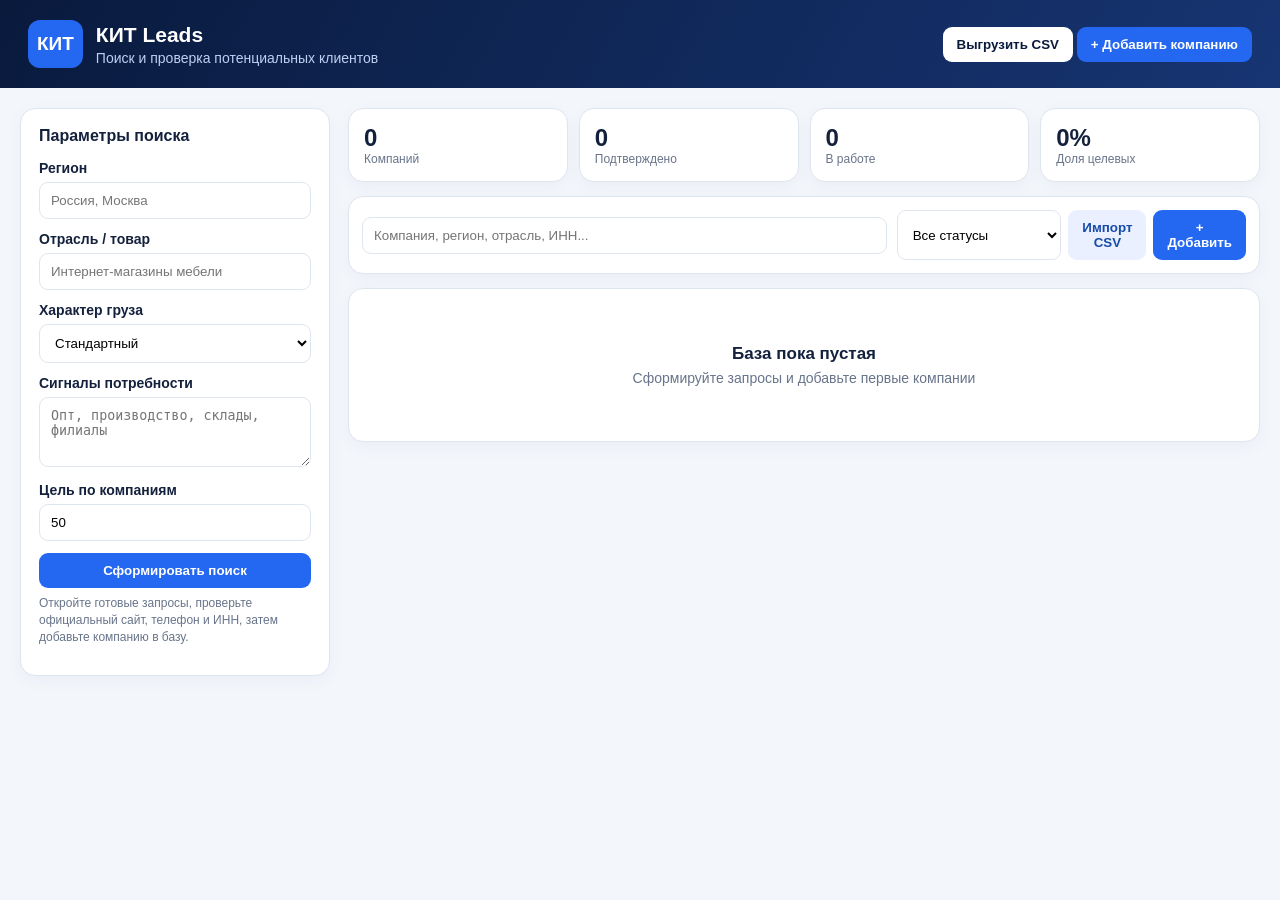
==== index.html @ e6131bc2 "Добавить сайт КИТ Leads" ====
<!doctype html><html lang="ru"><head><meta charset="utf-8"><meta name="viewport" content="width=device-width,initial-scale=1"><title>КИТ Leads</title>
<style>
:root{--n:#091a3d;--b:#2468f2;--bg:#f3f6fb;--line:#dfe5ef;--muted:#68748a;--ok:#08784c;--bad:#c83232}*{box-sizing:border-box}body{margin:0;background:var(--bg);color:#14213d;font:14px Segoe UI,Arial,sans-serif}header{background:linear-gradient(120deg,var(--n),#173573);color:white;padding:20px 28px;display:flex;justify-content:space-between;align-items:center}.brand{display:flex;gap:13px;align-items:center}.logo{background:var(--b);padding:13px 9px;border-radius:12px;font-weight:900;font-size:19px}h1{font-size:21px;margin:0}.sub{color:#bed0f2;margin-top:3px}.layout{max-width:1500px;margin:auto;padding:20px;display:grid;grid-template-columns:310px 1fr;gap:18px}.card{background:white;border:1px solid var(--line);border-radius:15px;box-shadow:0 5px 18px #17264d0a}.filters{padding:18px;align-self:start;position:sticky;top:18px}.filters h2,.source h2{font-size:16px;margin:0 0 15px}.field{margin-bottom:12px}.field label{display:block;font-weight:650;margin-bottom:6px}input,select,textarea{width:100%;border:1px solid var(--line);border-radius:9px;padding:10px 11px;background:white}textarea{min-height:70px;resize:vertical}.btn{border:0;border-radius:9px;padding:10px 14px;font-weight:700;cursor:pointer}.primary{background:var(--b);color:white}.secondary{background:#eaf0ff;color:#174ba8}.white{background:white;color:var(--n)}.wide{width:100%}.hint{font-size:12px;color:var(--muted);margin-top:7px;line-height:1.4}.stats{display:grid;grid-template-columns:repeat(4,1fr);gap:11px;margin-bottom:14px}.stat{padding:15px}.num{font-size:24px;font-weight:800}.label{font-size:12px;color:var(--muted)}.source{padding:16px;margin-bottom:14px}.sourceHead,.toolbar{display:flex;justify-content:space-between;align-items:center;gap:10px}.queries{display:grid;grid-template-columns:1fr 1fr;gap:8px;margin-top:11px}.query{border:1px solid var(--line);border-radius:10px;padding:10px;display:flex;justify-content:space-between;gap:8px;min-width:0}.query span{white-space:nowrap;overflow:hidden;text-overflow:ellipsis}.query a,a{color:var(--b);font-weight:650;text-decoration:none}.toolbar{padding:13px;margin-bottom:14px}.search{flex:1}.tools{display:flex;gap:7px}.tableCard{overflow:hidden}.tableWrap{overflow:auto}table{width:100%;border-collapse:collapse;min-width:1080px}th,td{text-align:left;padding:11px;border-bottom:1px solid var(--line);vertical-align:top}th{background:#f8faff;font-size:11px;text-transform:uppercase;color:#5c687d}.company{font-weight:750}.ok{color:var(--ok);font-weight:700}.bad{color:var(--bad);font-weight:700}.badge{display:inline-block;padding:4px 8px;border-radius:20px;font-size:11px;font-weight:700;background:#eaf0ff;color:#225fcf}.target{background:#e6f8f0;color:#08784c}.work{background:#fff4dc;color:#976100}.no{background:#ffebeb;color:#b52e2e}.empty{text-align:center;padding:55px 15px;color:var(--muted)}.empty b{display:block;color:#14213d;font-size:17px;margin-bottom:6px}.acts{display:flex;gap:4px}.icon{border:1px solid var(--line);background:white;border-radius:7px;padding:5px 8px;cursor:pointer}.modal{position:fixed;inset:0;background:#06132da0;display:none;align-items:center;justify-content:center;padding:15px}.modal.open{display:flex}.dialog{background:white;border-radius:17px;width:min(700px,100%);max-height:92vh;overflow:auto;padding:21px}.dhead{display:flex;justify-content:space-between;align-items:center}.grid{display:grid;grid-template-columns:1fr 1fr;gap:11px}.full{grid-column:1/-1}.note{background:#edf7ff;color:#195c8b;padding:9px 11px;border-radius:9px;margin:14px 0}.dacts{display:flex;justify-content:flex-end;gap:8px}.toast{position:fixed;right:18px;bottom:18px;background:var(--n);color:white;padding:11px 15px;border-radius:10px;opacity:0;transition:.2s}.toast.show{opacity:1}@media(max-width:900px){.layout{grid-template-columns:1fr}.filters{position:static}.stats{grid-template-columns:1fr 1fr}.queries{grid-template-columns:1fr}}@media(max-width:560px){header{padding:15px}.sub,.headBtns{display:none}.layout{padding:11px}.toolbar{align-items:stretch;flex-direction:column}.tools>*{flex:1}.grid{grid-template-columns:1fr}.full{grid-column:auto}}
</style></head><body><header><div class="brand"><div class="logo">КИТ</div><div><h1>КИТ Leads</h1><div class="sub">Поиск и проверка потенциальных клиентов</div></div></div><div class="headBtns"><button class="btn white" onclick="exportCSV()">Выгрузить CSV</button> <button class="btn primary" onclick="openForm()">+ Добавить компанию</button></div></header>
<main class="layout"><aside class="card filters"><h2>Параметры поиска</h2><div class="field"><label>Регион</label><input id="region" placeholder="Россия, Москва"></div><div class="field"><label>Отрасль / товар</label><input id="industry" placeholder="Интернет-магазины мебели"></div><div class="field"><label>Характер груза</label><select id="cargo"><option>Стандартный</option><option>Негабаритный</option><option>Хрупкий</option><option>Температурный</option><option>Опасный</option></select></div><div class="field"><label>Сигналы потребности</label><textarea id="signals" placeholder="Опт, производство, склады, филиалы"></textarea></div><div class="field"><label>Цель по компаниям</label><input id="limit" type="number" value="50" min="1" max="500"></div><button class="btn primary wide" onclick="makeQueries()">Сформировать поиск</button><p class="hint">Откройте готовые запросы, проверьте официальный сайт, телефон и ИНН, затем добавьте компанию в базу.</p></aside>
<section><div class="stats"><div class="card stat"><div class="num" id="total">0</div><div class="label">Компаний</div></div><div class="card stat"><div class="num" id="verified">0</div><div class="label">Подтверждено</div></div><div class="card stat"><div class="num" id="inwork">0</div><div class="label">В работе</div></div><div class="card stat"><div class="num" id="conversion">0%</div><div class="label">Доля целевых</div></div></div>
<div class="card source" id="source" hidden><div class="sourceHead"><div><h2 style="margin:0">Запросы для открытых источников</h2><div class="hint">Результаты открываются в новой вкладке</div></div><button class="btn secondary" onclick="copyQueries()">Копировать</button></div><div class="queries" id="queries"></div></div>
<div class="card toolbar"><input class="search" id="search" placeholder="Компания, регион, отрасль, ИНН..." oninput="render()"><div class="tools"><select id="filter" onchange="render()"><option value="">Все статусы</option><option>Новый</option><option>В работе</option><option>Целевой</option><option>Не подходит</option></select><button class="btn secondary" onclick="file.click()">Импорт CSV</button><button class="btn primary" onclick="openForm()">+ Добавить</button></div></div>
<div class="card tableCard"><div class="tableWrap"><div class="empty" id="empty"><b>База пока пустая</b>Сформируйте запросы и добавьте первые компании</div><table id="table" hidden><thead><tr><th>Компания</th><th>Регион / отрасль</th><th>Телефон</th><th>ИНН</th><th>Потенциал</th><th>Статус</th><th>Источник</th><th></th></tr></thead><tbody></tbody></table></div></div></section></main>
<input type="file" id="file" accept=".csv" hidden onchange="importCSV(this)"><div class="modal" id="modal" onclick="if(event.target===this)closeForm()"><form class="dialog" id="form" onsubmit="saveLead(event)"><div class="dhead"><h2 id="formTitle">Новая компания</h2><button type="button" class="icon" onclick="closeForm()">✕</button></div><div class="note">Лид считается подтверждённым только при наличии телефона и корректного ИНН.</div><div class="grid"><div class="field"><label>Компания *</label><input name="name" required></div><div class="field"><label>Регион</label><input name="region"></div><div class="field"><label>Отрасль</label><input name="industry"></div><div class="field"><label>Сайт</label><input name="website" placeholder="https://..."></div><div class="field"><label>Телефон</label><input name="phone"></div><div class="field"><label>ИНН</label><input name="inn" inputmode="numeric"></div><div class="field"><label>Потенциал</label><select name="potential"><option>Высокий</option><option selected>Средний</option><option>Низкий</option></select></div><div class="field"><label>Статус</label><select name="status"><option>Новый</option><option>В работе</option><option>Целевой</option><option>Не подходит</option></select></div><div class="field full"><label>Источник</label><input name="source" placeholder="https://..."></div><div class="field full"><label>Комментарий</label><textarea name="comment"></textarea></div></div><div class="dacts"><button type="button" class="btn secondary" onclick="closeForm()">Отмена</button><button class="btn primary">Сохранить</button></div></form></div><div class="toast" id="toast"></div>
<script>
const KEY='kit-leads-v1';let leads=JSON.parse(localStorage.getItem(KEY)||'[]'),editing=null,qList=[];const $=s=>document.querySelector(s);const esc=s=>String(s||'').replace(/[&<>\"]/g,c=>({'&':'&amp;','<':'&lt;','>':'&gt;','\"':'&quot;'}[c]));
function innOK(v){v=String(v||'').replace(/\D/g,'');if(!/^\d{10}$|^\d{12}$/.test(v))return false;let sum=(a,k)=>a.reduce((s,n,i)=>s+n*k[i],0)%11%10,a=[...v].map(Number);return v.length==10?sum(a.slice(0,9),[2,4,10,3,5,9,4,6,8])==a[9]:sum(a.slice(0,10),[7,2,4,10,3,5,9,4,6,8])==a[10]&&sum(a.slice(0,11),[3,7,2,4,10,3,5,9,4,6,8])==a[11]}function phoneOK(v){return String(v||'').replace(/\D/g,'').length>=10}function complete(x){return phoneOK(x.phone)&&innOK(x.inn)}
function persist(){localStorage.setItem(KEY,JSON.stringify(leads));render()}function notify(t){toast.textContent=t;toast.classList.add('show');setTimeout(()=>toast.classList.remove('show'),2000)}
function render(){let q=search.value.toLowerCase(),s=filter.value,list=leads.filter(x=>(!s||x.status==s)&&Object.values(x).join(' ').toLowerCase().includes(q));total.textContent=leads.length;verified.textContent=leads.filter(complete).length;inwork.textContent=leads.filter(x=>x.status==='В работе').length;conversion.textContent=leads.length?Math.round(leads.filter(x=>x.status==='Целевой').length/leads.length*100)+'%':'0%';empty.hidden=!!list.length;table.hidden=!list.length;table.querySelector('tbody').innerHTML=list.map(x=>`<tr><td><div class="company">${esc(x.name)}</div>${x.website?`<a href="${esc(x.website)}" target="_blank">сайт</a>`:''}</td><td>${esc(x.region)}<div class="hint">${esc(x.industry)}</div></td><td class="${phoneOK(x.phone)?'ok':'bad'}">${esc(x.phone)||'нет'}</td><td class="${innOK(x.inn)?'ok':'bad'}">${esc(x.inn)||'нет'}</td><td>${esc(x.potential)}</td><td><span class="badge ${x.status==='Целевой'?'target':x.status==='В работе'?'work':x.status==='Не подходит'?'no':''}">${esc(x.status)}</span></td><td>${x.source?`<a href="${esc(x.source)}" target="_blank">Открыть</a>`:'—'}</td><td><div class="acts"><button class="icon" onclick="openForm('${x.id}')">✎</button><button class="icon" onclick="removeLead('${x.id}')">×</button></div></td></tr>`).join('')}
function openForm(id){editing=id||null;form.reset();let x=leads.find(v=>v.id===id);formTitle.textContent=x?'Редактировать компанию':'Новая компания';if(x)Object.keys(x).forEach(k=>{let e=form.elements[k];if(e)e.value=x[k]});modal.classList.add('open')}function closeForm(){modal.classList.remove('open')}function saveLead(e){e.preventDefault();let x=Object.fromEntries(new FormData(form));x.id=editing||String(Date.now());if(leads.some(l=>l.id!==x.id&&((x.inn&&l.inn===x.inn)||l.name.trim().toLowerCase()===x.name.trim().toLowerCase())))return notify('Дубль: компания уже есть');leads=editing?leads.map(l=>l.id===editing?x:l):[x,...leads];persist();closeForm();notify(complete(x)?'Подтверждено и сохранено':'Сохранено: проверьте телефон и ИНН')}function removeLead(id){if(confirm('Удалить компанию?')){leads=leads.filter(x=>x.id!==id);persist()}}
function makeQueries(){let r=region.value.trim()||'Россия',i=industry.value.trim()||'производители интернет-магазины',s=signals.value.trim()||'оптовые поставки склад',c=cargo.value,b=`${i} ${r}`;qList=[['Яндекс',`${b} официальный сайт контакты`,'https://yandex.ru/search/?text='],['2ГИС',`${b} организации`,'https://2gis.ru/search/'],['Google',`${b} телефон ИНН`,'https://www.google.com/search?q='],['Rusprofile',`${b} ИНН выручка`,'https://www.google.com/search?q=site%3Arusprofile.ru+'],['Контур',`${b} реквизиты`,'https://www.google.com/search?q=site%3Afocus.kontur.ru+'],['Логистика',`${b} ${s} ${c}`,'https://yandex.ru/search/?text=']];queries.innerHTML=qList.map(x=>`<div class="query"><span><b>${x[0]}</b> · ${esc(x[1])}</span><a href="${x[2]+encodeURIComponent(x[1])}" target="_blank">Открыть →</a></div>`).join('');source.hidden=false;source.scrollIntoView({behavior:'smooth'})}function copyQueries(){navigator.clipboard.writeText(qList.map(x=>x[1]).join('\n'));notify('Запросы скопированы')}
function cell(v){return '"'+String(v||'').replace(/"/g,'""')+'"'}function exportCSV(){let h=['Компания','Регион','Отрасль','Сайт','Телефон','ИНН','Потенциал','Статус','Источник','Комментарий','Подтвержден'],rows=leads.map(x=>[x.name,x.region,x.industry,x.website,x.phone,x.inn,x.potential,x.status,x.source,x.comment,complete(x)?'Да':'Нет']),blob=new Blob(['\ufeff'+[h,...rows].map(r=>r.map(cell).join(';')).join('\r\n')],{type:'text/csv'}),a=document.createElement('a');a.href=URL.createObjectURL(blob);a.download='KIT_leads_'+new Date().toISOString().slice(0,10)+'.csv';a.click();URL.revokeObjectURL(a.href)}
async function importCSV(inp){let t=await inp.files[0].text(),ls=t.replace(/^\ufeff/,'').split(/\r?\n/).filter(Boolean),sep=ls[0].includes(';')?';':',';function parse(l){let a=[],v='',q=false;for(let i=0;i<l.length;i++){let c=l[i];if(c==='"'&&l[i+1]==='"'){v+='"';i++}else if(c==='"')q=!q;else if(c===sep&&!q){a.push(v);v=''}else v+=c}a.push(v);return a}let h=parse(ls.shift()).map(x=>x.toLowerCase()),m={компания:'name',регион:'region',отрасль:'industry',сайт:'website',телефон:'phone',инн:'inn',потенциал:'potential',статус:'status',источник:'source',комментарий:'comment'},n=0;for(let l of ls){let a=parse(l),x={id:String(Date.now()+n),potential:'Средний',status:'Новый'};h.forEach((k,i)=>{if(m[k])x[m[k]]=a[i]||''});if(x.name&&!leads.some(v=>(x.inn&&v.inn===x.inn)||v.name.toLowerCase()===x.name.toLowerCase())){leads.push(x);n++}}persist();notify('Импортировано: '+n);inp.value=''}render();
</script></body></html>
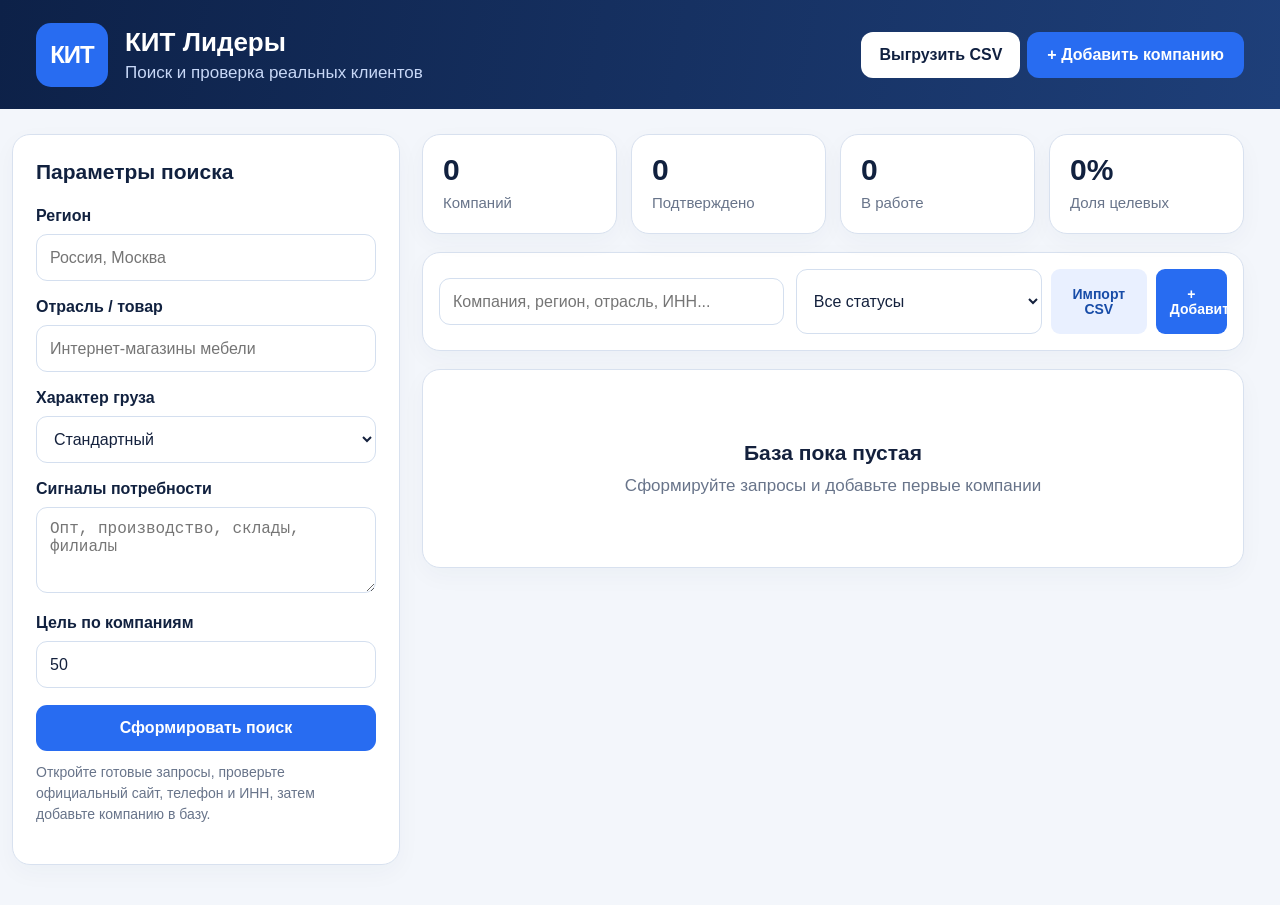
==== commit a0469b44: "Обновить дизайн КИТ Лидеры по макету" ====
--- a/index.html
+++ b/index.html
@@ -1,7 +1,26 @@
 <!doctype html><html lang="ru"><head><meta charset="utf-8"><meta name="viewport" content="width=device-width,initial-scale=1"><title>КИТ Leads</title>
 <style>
 :root{--n:#091a3d;--b:#2468f2;--bg:#f3f6fb;--line:#dfe5ef;--muted:#68748a;--ok:#08784c;--bad:#c83232}*{box-sizing:border-box}body{margin:0;background:var(--bg);color:#14213d;font:14px Segoe UI,Arial,sans-serif}header{background:linear-gradient(120deg,var(--n),#173573);color:white;padding:20px 28px;display:flex;justify-content:space-between;align-items:center}.brand{display:flex;gap:13px;align-items:center}.logo{background:var(--b);padding:13px 9px;border-radius:12px;font-weight:900;font-size:19px}h1{font-size:21px;margin:0}.sub{color:#bed0f2;margin-top:3px}.layout{max-width:1500px;margin:auto;padding:20px;display:grid;grid-template-columns:310px 1fr;gap:18px}.card{background:white;border:1px solid var(--line);border-radius:15px;box-shadow:0 5px 18px #17264d0a}.filters{padding:18px;align-self:start;position:sticky;top:18px}.filters h2,.source h2{font-size:16px;margin:0 0 15px}.field{margin-bottom:12px}.field label{display:block;font-weight:650;margin-bottom:6px}input,select,textarea{width:100%;border:1px solid var(--line);border-radius:9px;padding:10px 11px;background:white}textarea{min-height:70px;resize:vertical}.btn{border:0;border-radius:9px;padding:10px 14px;font-weight:700;cursor:pointer}.primary{background:var(--b);color:white}.secondary{background:#eaf0ff;color:#174ba8}.white{background:white;color:var(--n)}.wide{width:100%}.hint{font-size:12px;color:var(--muted);margin-top:7px;line-height:1.4}.stats{display:grid;grid-template-columns:repeat(4,1fr);gap:11px;margin-bottom:14px}.stat{padding:15px}.num{font-size:24px;font-weight:800}.label{font-size:12px;color:var(--muted)}.source{padding:16px;margin-bottom:14px}.sourceHead,.toolbar{display:flex;justify-content:space-between;align-items:center;gap:10px}.queries{display:grid;grid-template-columns:1fr 1fr;gap:8px;margin-top:11px}.query{border:1px solid var(--line);border-radius:10px;padding:10px;display:flex;justify-content:space-between;gap:8px;min-width:0}.query span{white-space:nowrap;overflow:hidden;text-overflow:ellipsis}.query a,a{color:var(--b);font-weight:650;text-decoration:none}.toolbar{padding:13px;margin-bottom:14px}.search{flex:1}.tools{display:flex;gap:7px}.tableCard{overflow:hidden}.tableWrap{overflow:auto}table{width:100%;border-collapse:collapse;min-width:1080px}th,td{text-align:left;padding:11px;border-bottom:1px solid var(--line);vertical-align:top}th{background:#f8faff;font-size:11px;text-transform:uppercase;color:#5c687d}.company{font-weight:750}.ok{color:var(--ok);font-weight:700}.bad{color:var(--bad);font-weight:700}.badge{display:inline-block;padding:4px 8px;border-radius:20px;font-size:11px;font-weight:700;background:#eaf0ff;color:#225fcf}.target{background:#e6f8f0;color:#08784c}.work{background:#fff4dc;color:#976100}.no{background:#ffebeb;color:#b52e2e}.empty{text-align:center;padding:55px 15px;color:var(--muted)}.empty b{display:block;color:#14213d;font-size:17px;margin-bottom:6px}.acts{display:flex;gap:4px}.icon{border:1px solid var(--line);background:white;border-radius:7px;padding:5px 8px;cursor:pointer}.modal{position:fixed;inset:0;background:#06132da0;display:none;align-items:center;justify-content:center;padding:15px}.modal.open{display:flex}.dialog{background:white;border-radius:17px;width:min(700px,100%);max-height:92vh;overflow:auto;padding:21px}.dhead{display:flex;justify-content:space-between;align-items:center}.grid{display:grid;grid-template-columns:1fr 1fr;gap:11px}.full{grid-column:1/-1}.note{background:#edf7ff;color:#195c8b;padding:9px 11px;border-radius:9px;margin:14px 0}.dacts{display:flex;justify-content:flex-end;gap:8px}.toast{position:fixed;right:18px;bottom:18px;background:var(--n);color:white;padding:11px 15px;border-radius:10px;opacity:0;transition:.2s}.toast.show{opacity:1}@media(max-width:900px){.layout{grid-template-columns:1fr}.filters{position:static}.stats{grid-template-columns:1fr 1fr}.queries{grid-template-columns:1fr}}@media(max-width:560px){header{padding:15px}.sub,.headBtns{display:none}.layout{padding:11px}.toolbar{align-items:stretch;flex-direction:column}.tools>*{flex:1}.grid{grid-template-columns:1fr}.full{grid-column:auto}}
-</style></head><body><header><div class="brand"><div class="logo">КИТ</div><div><h1>КИТ Leads</h1><div class="sub">Поиск и проверка потенциальных клиентов</div></div></div><div class="headBtns"><button class="btn white" onclick="exportCSV()">Выгрузить CSV</button> <button class="btn primary" onclick="openForm()">+ Добавить компанию</button></div></header>
+</style>
+<style>
+/* Интерфейс по утверждённому макету */
+body{background:#f3f6fb;color:#11213f;font-size:16px;overflow-x:hidden}
+header{height:109px;padding:0 36px;background:linear-gradient(100deg,#0d2148 0%,#1e3f79 100%);box-shadow:none}
+.brand{gap:17px}.logo{width:72px;height:64px;padding:0;display:grid;place-items:center;border-radius:15px;background:#286cf1;color:#fff;font-size:24px;letter-spacing:-1px}
+h1{font-size:26px;font-weight:800}.sub{font-size:17px;margin-top:5px;color:#c8d8f7}
+.headBtns{display:flex;gap:7px}.headBtns .btn{min-height:46px;padding:0 18px;font-size:16px;border-radius:12px}.headBtns .primary{padding-inline:20px}
+.layout{max-width:none;margin:0;padding:25px 36px 40px 12px;grid-template-columns:388px minmax(0,1fr);gap:22px;min-height:calc(100vh - 109px)}
+.card{border-color:#d8e1ef;border-radius:18px;box-shadow:0 8px 24px rgba(31,54,99,.035)}
+.filters{padding:25px 23px;top:16px;min-height:720px}.filters h2{font-size:21px;margin-bottom:23px}.field{margin-bottom:17px}.field label{font-size:16px;margin-bottom:9px}
+input,select,textarea{border-color:#d4dfef;border-radius:11px;padding:12px 13px;font-size:16px;min-height:47px;color:#14213d}textarea{min-height:86px}.filters .btn{min-height:46px;font-size:16px;border-radius:11px}.filters .hint{font-size:14px;line-height:1.5;margin-top:11px}
+.stats{gap:14px;margin-bottom:18px}.stat{height:100px;padding:20px}.num{font-size:30px;line-height:1;font-weight:850;margin-bottom:9px}.label{font-size:15px}
+.toolbar{min-height:99px;padding:16px;margin-bottom:18px;gap:12px}.toolbar input{height:47px}.tools{height:65px;gap:9px;align-items:stretch}.tools select{min-width:192px;height:65px}.tools .btn{height:65px;min-width:96px;font-size:14px;line-height:1.05}.tools .primary{min-width:67px}
+.source{padding:19px;margin-bottom:18px}.tableCard{min-height:198px}.empty{padding:71px 15px;font-size:17px}.empty b{font-size:21px;margin-bottom:11px}.tableWrap{min-height:196px}
+.primary{background:#286cf1}.secondary{background:#e9f0ff;color:#174ca8}.white{background:#fff;color:#102040}
+@media(max-width:1100px){.layout{grid-template-columns:330px minmax(0,1fr);padding-right:18px}.stats{grid-template-columns:repeat(2,1fr)}}
+@media(max-width:900px){header{height:86px;padding:0 16px}.logo{width:58px;height:54px}.layout{grid-template-columns:1fr;padding:14px;min-height:auto}.filters{min-height:0}.stats{grid-template-columns:repeat(2,1fr)}}
+@media(max-width:560px){h1{font-size:20px}.layout{padding:10px}.toolbar{height:auto}.tools{height:auto;flex-wrap:wrap}.tools select,.tools .btn{height:48px;min-width:0}.stats{gap:8px}.stat{height:86px;padding:14px}.num{font-size:25px}}
+</style></head><body><header><div class="brand"><div class="logo">КИТ</div><div><h1>КИТ Лидеры</h1><div class="sub">Поиск и проверка реальных клиентов</div></div></div><div class="headBtns"><button class="btn white" onclick="exportCSV()">Выгрузить CSV</button> <button class="btn primary" onclick="openForm()">+ Добавить компанию</button></div></header>
 <main class="layout"><aside class="card filters"><h2>Параметры поиска</h2><div class="field"><label>Регион</label><input id="region" placeholder="Россия, Москва"></div><div class="field"><label>Отрасль / товар</label><input id="industry" placeholder="Интернет-магазины мебели"></div><div class="field"><label>Характер груза</label><select id="cargo"><option>Стандартный</option><option>Негабаритный</option><option>Хрупкий</option><option>Температурный</option><option>Опасный</option></select></div><div class="field"><label>Сигналы потребности</label><textarea id="signals" placeholder="Опт, производство, склады, филиалы"></textarea></div><div class="field"><label>Цель по компаниям</label><input id="limit" type="number" value="50" min="1" max="500"></div><button class="btn primary wide" onclick="makeQueries()">Сформировать поиск</button><p class="hint">Откройте готовые запросы, проверьте официальный сайт, телефон и ИНН, затем добавьте компанию в базу.</p></aside>
 <section><div class="stats"><div class="card stat"><div class="num" id="total">0</div><div class="label">Компаний</div></div><div class="card stat"><div class="num" id="verified">0</div><div class="label">Подтверждено</div></div><div class="card stat"><div class="num" id="inwork">0</div><div class="label">В работе</div></div><div class="card stat"><div class="num" id="conversion">0%</div><div class="label">Доля целевых</div></div></div>
 <div class="card source" id="source" hidden><div class="sourceHead"><div><h2 style="margin:0">Запросы для открытых источников</h2><div class="hint">Результаты открываются в новой вкладке</div></div><button class="btn secondary" onclick="copyQueries()">Копировать</button></div><div class="queries" id="queries"></div></div>
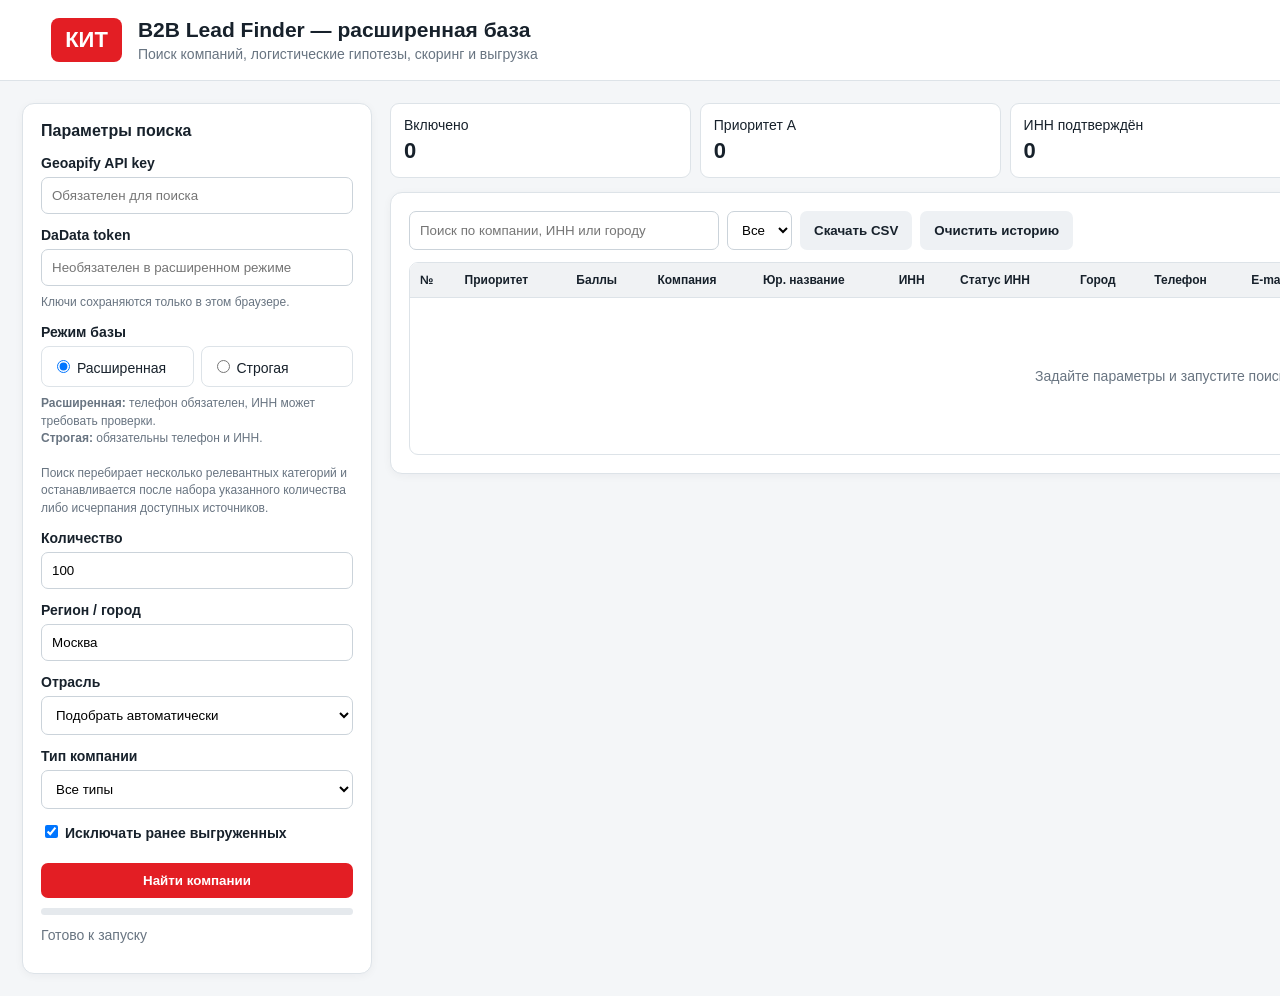
==== commit 89596493: "Исправить расширенный поиск B2B-компаний" ====
--- a/index.html
+++ b/index.html
@@ -1,39 +1,83 @@
-<!doctype html><html lang="ru"><head><meta charset="utf-8"><meta name="viewport" content="width=device-width,initial-scale=1"><title>КИТ Leads</title>
+<!doctype html>
+<html lang="ru">
+<head>
+<meta charset="utf-8"><meta name="viewport" content="width=device-width,initial-scale=1">
+<title>КИТ — Поиск B2B-лидов</title>
 <style>
-:root{--n:#091a3d;--b:#2468f2;--bg:#f3f6fb;--line:#dfe5ef;--muted:#68748a;--ok:#08784c;--bad:#c83232}*{box-sizing:border-box}body{margin:0;background:var(--bg);color:#14213d;font:14px Segoe UI,Arial,sans-serif}header{background:linear-gradient(120deg,var(--n),#173573);color:white;padding:20px 28px;display:flex;justify-content:space-between;align-items:center}.brand{display:flex;gap:13px;align-items:center}.logo{background:var(--b);padding:13px 9px;border-radius:12px;font-weight:900;font-size:19px}h1{font-size:21px;margin:0}.sub{color:#bed0f2;margin-top:3px}.layout{max-width:1500px;margin:auto;padding:20px;display:grid;grid-template-columns:310px 1fr;gap:18px}.card{background:white;border:1px solid var(--line);border-radius:15px;box-shadow:0 5px 18px #17264d0a}.filters{padding:18px;align-self:start;position:sticky;top:18px}.filters h2,.source h2{font-size:16px;margin:0 0 15px}.field{margin-bottom:12px}.field label{display:block;font-weight:650;margin-bottom:6px}input,select,textarea{width:100%;border:1px solid var(--line);border-radius:9px;padding:10px 11px;background:white}textarea{min-height:70px;resize:vertical}.btn{border:0;border-radius:9px;padding:10px 14px;font-weight:700;cursor:pointer}.primary{background:var(--b);color:white}.secondary{background:#eaf0ff;color:#174ba8}.white{background:white;color:var(--n)}.wide{width:100%}.hint{font-size:12px;color:var(--muted);margin-top:7px;line-height:1.4}.stats{display:grid;grid-template-columns:repeat(4,1fr);gap:11px;margin-bottom:14px}.stat{padding:15px}.num{font-size:24px;font-weight:800}.label{font-size:12px;color:var(--muted)}.source{padding:16px;margin-bottom:14px}.sourceHead,.toolbar{display:flex;justify-content:space-between;align-items:center;gap:10px}.queries{display:grid;grid-template-columns:1fr 1fr;gap:8px;margin-top:11px}.query{border:1px solid var(--line);border-radius:10px;padding:10px;display:flex;justify-content:space-between;gap:8px;min-width:0}.query span{white-space:nowrap;overflow:hidden;text-overflow:ellipsis}.query a,a{color:var(--b);font-weight:650;text-decoration:none}.toolbar{padding:13px;margin-bottom:14px}.search{flex:1}.tools{display:flex;gap:7px}.tableCard{overflow:hidden}.tableWrap{overflow:auto}table{width:100%;border-collapse:collapse;min-width:1080px}th,td{text-align:left;padding:11px;border-bottom:1px solid var(--line);vertical-align:top}th{background:#f8faff;font-size:11px;text-transform:uppercase;color:#5c687d}.company{font-weight:750}.ok{color:var(--ok);font-weight:700}.bad{color:var(--bad);font-weight:700}.badge{display:inline-block;padding:4px 8px;border-radius:20px;font-size:11px;font-weight:700;background:#eaf0ff;color:#225fcf}.target{background:#e6f8f0;color:#08784c}.work{background:#fff4dc;color:#976100}.no{background:#ffebeb;color:#b52e2e}.empty{text-align:center;padding:55px 15px;color:var(--muted)}.empty b{display:block;color:#14213d;font-size:17px;margin-bottom:6px}.acts{display:flex;gap:4px}.icon{border:1px solid var(--line);background:white;border-radius:7px;padding:5px 8px;cursor:pointer}.modal{position:fixed;inset:0;background:#06132da0;display:none;align-items:center;justify-content:center;padding:15px}.modal.open{display:flex}.dialog{background:white;border-radius:17px;width:min(700px,100%);max-height:92vh;overflow:auto;padding:21px}.dhead{display:flex;justify-content:space-between;align-items:center}.grid{display:grid;grid-template-columns:1fr 1fr;gap:11px}.full{grid-column:1/-1}.note{background:#edf7ff;color:#195c8b;padding:9px 11px;border-radius:9px;margin:14px 0}.dacts{display:flex;justify-content:flex-end;gap:8px}.toast{position:fixed;right:18px;bottom:18px;background:var(--n);color:white;padding:11px 15px;border-radius:10px;opacity:0;transition:.2s}.toast.show{opacity:1}@media(max-width:900px){.layout{grid-template-columns:1fr}.filters{position:static}.stats{grid-template-columns:1fr 1fr}.queries{grid-template-columns:1fr}}@media(max-width:560px){header{padding:15px}.sub,.headBtns{display:none}.layout{padding:11px}.toolbar{align-items:stretch;flex-direction:column}.tools>*{flex:1}.grid{grid-template-columns:1fr}.full{grid-column:auto}}
+:root{--red:#e31e24;--ink:#17212b;--muted:#687481;--line:#dde3e8;--bg:#f4f6f8;--green:#198754;--amber:#b76e00}*{box-sizing:border-box}body{margin:0;font:14px Arial,sans-serif;color:var(--ink);background:var(--bg)}header{background:#fff;border-bottom:1px solid var(--line);padding:18px 4vw;display:flex;align-items:center;gap:16px}.logo{background:var(--red);color:#fff;font-weight:800;font-size:22px;padding:9px 14px;border-radius:8px}h1{font-size:21px;margin:0}.sub{color:var(--muted);margin-top:4px}.wrap{max-width:1450px;margin:22px auto;padding:0 22px}.grid{display:grid;grid-template-columns:350px 1fr;gap:18px}.card{background:#fff;border:1px solid var(--line);border-radius:12px;padding:18px;box-shadow:0 2px 9px #17212b0b}h2{font-size:16px;margin:0 0 15px}label{display:block;font-weight:700;margin:13px 0 6px}input,select,textarea{width:100%;padding:10px;border:1px solid #cbd3da;border-radius:7px;background:#fff}button{border:0;border-radius:7px;padding:10px 14px;font-weight:700;cursor:pointer}.primary{background:var(--red);color:#fff;width:100%;margin-top:16px}.secondary{background:#eef1f4;color:var(--ink)}.mode{display:grid;grid-template-columns:1fr 1fr;gap:7px}.mode label{font-weight:400;margin:0;padding:10px;border:1px solid var(--line);border-radius:8px}.mode input{width:auto}.note{font-size:12px;color:var(--muted);line-height:1.45;margin-top:8px}.stats{display:grid;grid-template-columns:repeat(5,1fr);gap:9px;margin-bottom:14px}.stat{padding:13px;background:#fff;border:1px solid var(--line);border-radius:9px}.stat b{display:block;font-size:22px;margin-top:5px}.toolbar{display:flex;gap:8px;flex-wrap:wrap;margin-bottom:12px}.toolbar input{max-width:310px}.toolbar select{width:auto}.scroll{overflow:auto;max-height:620px;border:1px solid var(--line);border-radius:9px}table{border-collapse:collapse;width:100%;min-width:1500px;background:#fff}th,td{padding:10px;border-bottom:1px solid var(--line);text-align:left;vertical-align:top}th{position:sticky;top:0;background:#f0f2f4;z-index:2;font-size:12px}.tag{display:inline-block;padding:4px 7px;border-radius:99px;font-weight:700}.A{background:#dff3e7;color:#126b39}.B{background:#fff0cf;color:#8a5700}.C{background:#eee;color:#555}.verified{color:var(--green);font-weight:700}.check{color:var(--amber);font-weight:700}.status{margin:12px 0;color:var(--muted)}.error{color:#b00020;font-weight:700}.progress{height:7px;background:#e5e9ed;border-radius:8px;overflow:hidden;margin-top:10px}.progress i{display:block;height:100%;background:var(--red);width:0}.empty{text-align:center;padding:70px 20px;color:var(--muted)}dialog{border:0;border-radius:12px;max-width:720px;width:92%;padding:22px;box-shadow:0 15px 50px #0004}dialog::backdrop{background:#0006}.detail{display:grid;grid-template-columns:1fr 1fr;gap:10px}.detail div{padding:9px;background:#f5f7f8;border-radius:7px}.detail b{display:block;font-size:12px;color:var(--muted);margin-bottom:4px}@media(max-width:900px){.grid{grid-template-columns:1fr}.stats{grid-template-columns:repeat(2,1fr)}}
 </style>
-<style>
-/* Интерфейс по утверждённому макету */
-body{background:#f3f6fb;color:#11213f;font-size:16px;overflow-x:hidden}
-header{height:109px;padding:0 36px;background:linear-gradient(100deg,#0d2148 0%,#1e3f79 100%);box-shadow:none}
-.brand{gap:17px}.logo{width:72px;height:64px;padding:0;display:grid;place-items:center;border-radius:15px;background:#286cf1;color:#fff;font-size:24px;letter-spacing:-1px}
-h1{font-size:26px;font-weight:800}.sub{font-size:17px;margin-top:5px;color:#c8d8f7}
-.headBtns{display:flex;gap:7px}.headBtns .btn{min-height:46px;padding:0 18px;font-size:16px;border-radius:12px}.headBtns .primary{padding-inline:20px}
-.layout{max-width:none;margin:0;padding:25px 36px 40px 12px;grid-template-columns:388px minmax(0,1fr);gap:22px;min-height:calc(100vh - 109px)}
-.card{border-color:#d8e1ef;border-radius:18px;box-shadow:0 8px 24px rgba(31,54,99,.035)}
-.filters{padding:25px 23px;top:16px;min-height:720px}.filters h2{font-size:21px;margin-bottom:23px}.field{margin-bottom:17px}.field label{font-size:16px;margin-bottom:9px}
-input,select,textarea{border-color:#d4dfef;border-radius:11px;padding:12px 13px;font-size:16px;min-height:47px;color:#14213d}textarea{min-height:86px}.filters .btn{min-height:46px;font-size:16px;border-radius:11px}.filters .hint{font-size:14px;line-height:1.5;margin-top:11px}
-.stats{gap:14px;margin-bottom:18px}.stat{height:100px;padding:20px}.num{font-size:30px;line-height:1;font-weight:850;margin-bottom:9px}.label{font-size:15px}
-.toolbar{min-height:99px;padding:16px;margin-bottom:18px;gap:12px}.toolbar input{height:47px}.tools{height:65px;gap:9px;align-items:stretch}.tools select{min-width:192px;height:65px}.tools .btn{height:65px;min-width:96px;font-size:14px;line-height:1.05}.tools .primary{min-width:67px}
-.source{padding:19px;margin-bottom:18px}.tableCard{min-height:198px}.empty{padding:71px 15px;font-size:17px}.empty b{font-size:21px;margin-bottom:11px}.tableWrap{min-height:196px}
-.primary{background:#286cf1}.secondary{background:#e9f0ff;color:#174ca8}.white{background:#fff;color:#102040}
-@media(max-width:1100px){.layout{grid-template-columns:330px minmax(0,1fr);padding-right:18px}.stats{grid-template-columns:repeat(2,1fr)}}
-@media(max-width:900px){header{height:86px;padding:0 16px}.logo{width:58px;height:54px}.layout{grid-template-columns:1fr;padding:14px;min-height:auto}.filters{min-height:0}.stats{grid-template-columns:repeat(2,1fr)}}
-@media(max-width:560px){h1{font-size:20px}.layout{padding:10px}.toolbar{height:auto}.tools{height:auto;flex-wrap:wrap}.tools select,.tools .btn{height:48px;min-width:0}.stats{gap:8px}.stat{height:86px;padding:14px}.num{font-size:25px}}
-</style></head><body><header><div class="brand"><div class="logo">КИТ</div><div><h1>КИТ Лидеры</h1><div class="sub">Поиск и проверка реальных клиентов</div></div></div><div class="headBtns"><button class="btn white" onclick="exportCSV()">Выгрузить CSV</button> <button class="btn primary" onclick="openForm()">+ Добавить компанию</button></div></header>
-<main class="layout"><aside class="card filters"><h2>Параметры поиска</h2><div class="field"><label>Регион</label><input id="region" placeholder="Россия, Москва"></div><div class="field"><label>Отрасль / товар</label><input id="industry" placeholder="Интернет-магазины мебели"></div><div class="field"><label>Характер груза</label><select id="cargo"><option>Стандартный</option><option>Негабаритный</option><option>Хрупкий</option><option>Температурный</option><option>Опасный</option></select></div><div class="field"><label>Сигналы потребности</label><textarea id="signals" placeholder="Опт, производство, склады, филиалы"></textarea></div><div class="field"><label>Цель по компаниям</label><input id="limit" type="number" value="50" min="1" max="500"></div><button class="btn primary wide" onclick="makeQueries()">Сформировать поиск</button><p class="hint">Откройте готовые запросы, проверьте официальный сайт, телефон и ИНН, затем добавьте компанию в базу.</p></aside>
-<section><div class="stats"><div class="card stat"><div class="num" id="total">0</div><div class="label">Компаний</div></div><div class="card stat"><div class="num" id="verified">0</div><div class="label">Подтверждено</div></div><div class="card stat"><div class="num" id="inwork">0</div><div class="label">В работе</div></div><div class="card stat"><div class="num" id="conversion">0%</div><div class="label">Доля целевых</div></div></div>
-<div class="card source" id="source" hidden><div class="sourceHead"><div><h2 style="margin:0">Запросы для открытых источников</h2><div class="hint">Результаты открываются в новой вкладке</div></div><button class="btn secondary" onclick="copyQueries()">Копировать</button></div><div class="queries" id="queries"></div></div>
-<div class="card toolbar"><input class="search" id="search" placeholder="Компания, регион, отрасль, ИНН..." oninput="render()"><div class="tools"><select id="filter" onchange="render()"><option value="">Все статусы</option><option>Новый</option><option>В работе</option><option>Целевой</option><option>Не подходит</option></select><button class="btn secondary" onclick="file.click()">Импорт CSV</button><button class="btn primary" onclick="openForm()">+ Добавить</button></div></div>
-<div class="card tableCard"><div class="tableWrap"><div class="empty" id="empty"><b>База пока пустая</b>Сформируйте запросы и добавьте первые компании</div><table id="table" hidden><thead><tr><th>Компания</th><th>Регион / отрасль</th><th>Телефон</th><th>ИНН</th><th>Потенциал</th><th>Статус</th><th>Источник</th><th></th></tr></thead><tbody></tbody></table></div></div></section></main>
-<input type="file" id="file" accept=".csv" hidden onchange="importCSV(this)"><div class="modal" id="modal" onclick="if(event.target===this)closeForm()"><form class="dialog" id="form" onsubmit="saveLead(event)"><div class="dhead"><h2 id="formTitle">Новая компания</h2><button type="button" class="icon" onclick="closeForm()">✕</button></div><div class="note">Лид считается подтверждённым только при наличии телефона и корректного ИНН.</div><div class="grid"><div class="field"><label>Компания *</label><input name="name" required></div><div class="field"><label>Регион</label><input name="region"></div><div class="field"><label>Отрасль</label><input name="industry"></div><div class="field"><label>Сайт</label><input name="website" placeholder="https://..."></div><div class="field"><label>Телефон</label><input name="phone"></div><div class="field"><label>ИНН</label><input name="inn" inputmode="numeric"></div><div class="field"><label>Потенциал</label><select name="potential"><option>Высокий</option><option selected>Средний</option><option>Низкий</option></select></div><div class="field"><label>Статус</label><select name="status"><option>Новый</option><option>В работе</option><option>Целевой</option><option>Не подходит</option></select></div><div class="field full"><label>Источник</label><input name="source" placeholder="https://..."></div><div class="field full"><label>Комментарий</label><textarea name="comment"></textarea></div></div><div class="dacts"><button type="button" class="btn secondary" onclick="closeForm()">Отмена</button><button class="btn primary">Сохранить</button></div></form></div><div class="toast" id="toast"></div>
+</head><body>
+<header><div class="logo">КИТ</div><div><h1>B2B Lead Finder — расширенная база</h1><div class="sub">Поиск компаний, логистические гипотезы, скоринг и выгрузка</div></div></header>
+<main class="wrap"><div class="grid">
+<aside class="card"><h2>Параметры поиска</h2>
+<label>Geoapify API key</label><input id="geoKey" type="password" placeholder="Обязателен для поиска">
+<label>DaData token</label><input id="daKey" type="password" placeholder="Необязателен в расширенном режиме">
+<div class="note">Ключи сохраняются только в этом браузере.</div>
+<label>Режим базы</label><div class="mode"><label><input type="radio" name="mode" value="expanded" checked> Расширенная</label><label><input type="radio" name="mode" value="strict"> Строгая</label></div>
+<div class="note"><b>Расширенная:</b> телефон обязателен, ИНН может требовать проверки.<br><b>Строгая:</b> обязательны телефон и ИНН.<br><br>Поиск перебирает несколько релевантных категорий и останавливается после набора указанного количества либо исчерпания доступных источников.</div>
+<label>Количество</label><input id="count" type="number" min="1" max="500" value="100">
+<label>Регион / город</label><input id="region" value="Москва">
+<label>Отрасль</label><select id="industry"></select>
+<label>Тип компании</label><select id="companyType"></select>
+<label><input id="exclude" type="checkbox" checked style="width:auto"> Исключать ранее выгруженных</label>
+<button class="primary" id="run">Найти компании</button><div class="progress"><i id="bar"></i></div><div id="status" class="status">Готово к запуску</div><div id="error" class="error"></div>
+</aside>
+<section><div class="stats"><div class="stat">Включено<b id="sAll">0</b></div><div class="stat">Приоритет A<b id="sA">0</b></div><div class="stat">ИНН подтверждён<b id="sInn">0</b></div><div class="stat">ИНН проверить<b id="sCheck">0</b></div><div class="stat">В истории<b id="sHistory">0</b></div></div>
+<div class="card"><div class="toolbar"><input id="filter" placeholder="Поиск по компании, ИНН или городу"><select id="prio"><option>Все</option><option>A</option><option>B</option><option>C</option></select><button class="secondary" id="csv">Скачать CSV</button><button class="secondary" id="clearHistory">Очистить историю</button></div><div class="scroll"><table><thead><tr><th>№</th><th>Приоритет</th><th>Баллы</th><th>Компания</th><th>Юр. название</th><th>ИНН</th><th>Статус ИНН</th><th>Город</th><th>Телефон</th><th>E-mail</th><th>Сайт</th><th>Тип</th><th>Гипотеза груза</th><th>География</th><th>Услуга КИТ</th><th>Действие</th></tr></thead><tbody id="rows"></tbody></table><div id="empty" class="empty">Задайте параметры и запустите поиск</div></div></div></section>
+</div></main><dialog id="dlg"><h2 id="dTitle"></h2><div id="dBody" class="detail"></div><label>Результат проверки гипотезы</label><select id="hypStatus"><option>Не проверено</option><option>Подтверждено</option><option>Частично подтверждено</option><option>Не подтверждено</option></select><label>Комментарий менеджера</label><textarea id="note" rows="3"></textarea><label>Следующий контакт</label><input id="nextDate" type="date"><div style="display:flex;gap:8px;justify-content:flex-end;margin-top:15px"><button class="secondary" id="copy">Копировать скрипт</button><button class="primary" style="width:auto;margin:0" id="save">Сохранить</button><button class="secondary" id="close">Закрыть</button></div></dialog>
 <script>
-const KEY='kit-leads-v1';let leads=JSON.parse(localStorage.getItem(KEY)||'[]'),editing=null,qList=[];const $=s=>document.querySelector(s);const esc=s=>String(s||'').replace(/[&<>\"]/g,c=>({'&':'&amp;','<':'&lt;','>':'&gt;','\"':'&quot;'}[c]));
-function innOK(v){v=String(v||'').replace(/\D/g,'');if(!/^\d{10}$|^\d{12}$/.test(v))return false;let sum=(a,k)=>a.reduce((s,n,i)=>s+n*k[i],0)%11%10,a=[...v].map(Number);return v.length==10?sum(a.slice(0,9),[2,4,10,3,5,9,4,6,8])==a[9]:sum(a.slice(0,10),[7,2,4,10,3,5,9,4,6,8])==a[10]&&sum(a.slice(0,11),[3,7,2,4,10,3,5,9,4,6,8])==a[11]}function phoneOK(v){return String(v||'').replace(/\D/g,'').length>=10}function complete(x){return phoneOK(x.phone)&&innOK(x.inn)}
-function persist(){localStorage.setItem(KEY,JSON.stringify(leads));render()}function notify(t){toast.textContent=t;toast.classList.add('show');setTimeout(()=>toast.classList.remove('show'),2000)}
-function render(){let q=search.value.toLowerCase(),s=filter.value,list=leads.filter(x=>(!s||x.status==s)&&Object.values(x).join(' ').toLowerCase().includes(q));total.textContent=leads.length;verified.textContent=leads.filter(complete).length;inwork.textContent=leads.filter(x=>x.status==='В работе').length;conversion.textContent=leads.length?Math.round(leads.filter(x=>x.status==='Целевой').length/leads.length*100)+'%':'0%';empty.hidden=!!list.length;table.hidden=!list.length;table.querySelector('tbody').innerHTML=list.map(x=>`<tr><td><div class="company">${esc(x.name)}</div>${x.website?`<a href="${esc(x.website)}" target="_blank">сайт</a>`:''}</td><td>${esc(x.region)}<div class="hint">${esc(x.industry)}</div></td><td class="${phoneOK(x.phone)?'ok':'bad'}">${esc(x.phone)||'нет'}</td><td class="${innOK(x.inn)?'ok':'bad'}">${esc(x.inn)||'нет'}</td><td>${esc(x.potential)}</td><td><span class="badge ${x.status==='Целевой'?'target':x.status==='В работе'?'work':x.status==='Не подходит'?'no':''}">${esc(x.status)}</span></td><td>${x.source?`<a href="${esc(x.source)}" target="_blank">Открыть</a>`:'—'}</td><td><div class="acts"><button class="icon" onclick="openForm('${x.id}')">✎</button><button class="icon" onclick="removeLead('${x.id}')">×</button></div></td></tr>`).join('')}
-function openForm(id){editing=id||null;form.reset();let x=leads.find(v=>v.id===id);formTitle.textContent=x?'Редактировать компанию':'Новая компания';if(x)Object.keys(x).forEach(k=>{let e=form.elements[k];if(e)e.value=x[k]});modal.classList.add('open')}function closeForm(){modal.classList.remove('open')}function saveLead(e){e.preventDefault();let x=Object.fromEntries(new FormData(form));x.id=editing||String(Date.now());if(leads.some(l=>l.id!==x.id&&((x.inn&&l.inn===x.inn)||l.name.trim().toLowerCase()===x.name.trim().toLowerCase())))return notify('Дубль: компания уже есть');leads=editing?leads.map(l=>l.id===editing?x:l):[x,...leads];persist();closeForm();notify(complete(x)?'Подтверждено и сохранено':'Сохранено: проверьте телефон и ИНН')}function removeLead(id){if(confirm('Удалить компанию?')){leads=leads.filter(x=>x.id!==id);persist()}}
-function makeQueries(){let r=region.value.trim()||'Россия',i=industry.value.trim()||'производители интернет-магазины',s=signals.value.trim()||'оптовые поставки склад',c=cargo.value,b=`${i} ${r}`;qList=[['Яндекс',`${b} официальный сайт контакты`,'https://yandex.ru/search/?text='],['2ГИС',`${b} организации`,'https://2gis.ru/search/'],['Google',`${b} телефон ИНН`,'https://www.google.com/search?q='],['Rusprofile',`${b} ИНН выручка`,'https://www.google.com/search?q=site%3Arusprofile.ru+'],['Контур',`${b} реквизиты`,'https://www.google.com/search?q=site%3Afocus.kontur.ru+'],['Логистика',`${b} ${s} ${c}`,'https://yandex.ru/search/?text=']];queries.innerHTML=qList.map(x=>`<div class="query"><span><b>${x[0]}</b> · ${esc(x[1])}</span><a href="${x[2]+encodeURIComponent(x[1])}" target="_blank">Открыть →</a></div>`).join('');source.hidden=false;source.scrollIntoView({behavior:'smooth'})}function copyQueries(){navigator.clipboard.writeText(qList.map(x=>x[1]).join('\n'));notify('Запросы скопированы')}
-function cell(v){return '"'+String(v||'').replace(/"/g,'""')+'"'}function exportCSV(){let h=['Компания','Регион','Отрасль','Сайт','Телефон','ИНН','Потенциал','Статус','Источник','Комментарий','Подтвержден'],rows=leads.map(x=>[x.name,x.region,x.industry,x.website,x.phone,x.inn,x.potential,x.status,x.source,x.comment,complete(x)?'Да':'Нет']),blob=new Blob(['\ufeff'+[h,...rows].map(r=>r.map(cell).join(';')).join('\r\n')],{type:'text/csv'}),a=document.createElement('a');a.href=URL.createObjectURL(blob);a.download='KIT_leads_'+new Date().toISOString().slice(0,10)+'.csv';a.click();URL.revokeObjectURL(a.href)}
-async function importCSV(inp){let t=await inp.files[0].text(),ls=t.replace(/^\ufeff/,'').split(/\r?\n/).filter(Boolean),sep=ls[0].includes(';')?';':',';function parse(l){let a=[],v='',q=false;for(let i=0;i<l.length;i++){let c=l[i];if(c==='"'&&l[i+1]==='"'){v+='"';i++}else if(c==='"')q=!q;else if(c===sep&&!q){a.push(v);v=''}else v+=c}a.push(v);return a}let h=parse(ls.shift()).map(x=>x.toLowerCase()),m={компания:'name',регион:'region',отрасль:'industry',сайт:'website',телефон:'phone',инн:'inn',потенциал:'potential',статус:'status',источник:'source',комментарий:'comment'},n=0;for(let l of ls){let a=parse(l),x={id:String(Date.now()+n),potential:'Средний',status:'Новый'};h.forEach((k,i)=>{if(m[k])x[m[k]]=a[i]||''});if(x.name&&!leads.some(v=>(x.inn&&v.inn===x.inn)||v.name.toLowerCase()===x.name.toLowerCase())){leads.push(x);n++}}persist();notify('Импортировано: '+n);inp.value=''}render();
+const industries={
+"Подобрать автоматически":["commercial.furniture_and_interior","commercial.vehicle","commercial.houseware_and_hardware","commercial.electronics","commercial.clothing","commercial.health_and_beauty","commercial.baby_goods","commercial.outdoor_and_sport","commercial.pet","commercial.food_and_drink","commercial.garden","commercial.books","commercial.stationery"],
+"Мебель":["commercial.furniture_and_interior"],"Автозапчасти и шины":["commercial.vehicle"],"Строительные материалы":["commercial.houseware_and_hardware"],"Промышленное оборудование":["commercial.houseware_and_hardware.hardware_and_tools","commercial.trade"],"Электроника":["commercial.electronics"],"Одежда и текстиль":["commercial.clothing"],"Товары для дома и интерьер":["commercial.houseware_and_hardware","commercial.furniture_and_interior"],"Косметика и уход":["commercial.health_and_beauty"],"Детские товары":["commercial.baby_goods","commercial.toy_and_game"],"Спортивные товары":["commercial.outdoor_and_sport"],"Товары для животных":["commercial.pet"],"Медицинские изделия":["commercial.health_and_beauty"],"Продукты и напитки":["commercial.food_and_drink"],"Сад и дача":["commercial.garden"],"Книги и канцтовары":["commercial.books","commercial.stationery"],"Обувь и аксессуары":["commercial.clothing"],"Оптовые дистрибьюторы":["commercial.trade","commercial"],"Упаковка и полиграфия":["commercial.stationery","commercial.trade"]};
+const types=["Все типы","Производители","Интернет-магазины","Оптовые компании","Поставщики маркетплейсов","Импортёры","Компании с филиалами","Дилерские сети","Быстрорастущие компании"];
+const $=id=>document.getElementById(id), state={leads:[],selected:null};
+for(const k of Object.keys(industries)) $('industry').add(new Option(k,k)); for(const k of types) $('companyType').add(new Option(k,k));
+try{const k=JSON.parse(localStorage.getItem('kit-api-keys')||'{}');$('geoKey').value=k.geo||'';$('daKey').value=k.da||''}catch{}
+const history=()=>new Set(JSON.parse(localStorage.getItem('kit-exported-companies')||'[]')); const key=x=>x.inn&&x.inn!=='Не найден'?'inn:'+x.inn:'company:'+x.company.toLowerCase()+'|'+x.city.toLowerCase();
+const typeRules=[["Производители",/завод|фабрик|производств|мануфактур/],["Интернет-магазины",/интернет|online|shop|store|e-commerce/],["Оптовые компании",/опт|торговый дом|дистриб|снабжен/],["Поставщики маркетплейсов",/маркетплейс|wildberries|ozon|вайлдберриз/],["Импортёры",/импорт|внешторг|international|trade/],["Компании с филиалами",/филиал|представительств|группа компан/],["Дилерские сети",/дилер|торговая сеть/],["Быстрорастущие компании",/расширен|развитие|новый склад|ваканси/]];
+function inferType(name,legal,selected,site){const t=(name+' '+legal+' '+site).toLowerCase(),found=typeRules.find(x=>x[1].test(t));if(found)return found[0];return selected==='Все типы'?'Тип требует проверки':'Гипотеза: '+selected}
+function firstText(v){if(!v)return'';if(typeof v==='string'||typeof v==='number')return String(v);if(Array.isArray(v))return firstText(v.find(Boolean));if(typeof v==='object')return firstText(v.value||v.phone||v.email||v.href||v.url||Object.values(v));return''}
+function getPhone(p){return firstText(p.contact?.phone||p.contact?.phones||p.phone||p.datasource?.raw?.phone||p.datasource?.raw?.contact_phone).trim()}
+function getEmail(p){return firstText(p.contact?.email||p.contact?.emails||p.email||p.datasource?.raw?.email).trim()||'Не найден'}
+function getSite(p){let v=firstText(p.website||p.contact?.website||p.contact?.websites||p.datasource?.raw?.website||p.datasource?.raw?.url).trim();if(!v)return'Не найден';return /^https?:\/\//i.test(v)?v:'https://'+v}
+function uniqueCategories(industry,type){let list=[...(industries[industry]||[])];if(type==='Оптовые компании'||type==='Импортёры')list.push('commercial.trade','commercial');if(type==='Производители')list.push('commercial','industrial');if(type==='Интернет-магазины'||type==='Поставщики маркетплейсов')list.push('commercial');return[...new Set(list)]}
+function profile(industry,type){const cargo={"Мебель":"мебель, габаритный или палетный груз","Автозапчасти и шины":"запчасти, шины, палеты","Строительные материалы":"тяжёлый и палетный груз","Промышленное оборудование":"оборудование, комплектующие, возможен негабарит","Электроника":"ценный стандартный груз","Одежда и текстиль":"короба и палеты","Продукты и напитки":"палетный груз; температурность уточнить"}[industry]||'стандартный сборный или палетный груз';const network=['Компании с филиалами','Дилерские сети'].includes(type),imp=type==='Импортёры';return{cargo,geo:imp?'международные поставки и распределение по России':network?'между филиалами и клиентами по России':'межрегиональные отправки по России',service:industry==='Мебель'?'Перевозка мебели и негабарита':industry==='Строительные материалы'?'Палетные и тяжеловесные перевозки':imp?'Международная и межтерминальная перевозка':'Сборные и палетные перевозки'}}
+function updateStats(){$('sAll').textContent=state.leads.length;$('sA').textContent=state.leads.filter(x=>x.priority==='A').length;$('sInn').textContent=state.leads.filter(x=>x.innStatus==='Подтверждён').length;$('sCheck').textContent=state.leads.filter(x=>x.innStatus==='Требует проверки').length;$('sHistory').textContent=history().size}
+function render(){const q=$('filter').value.toLowerCase(),p=$('prio').value,list=state.leads.filter(x=>(p==='Все'||x.priority===p)&&(x.company+' '+x.inn+' '+x.city).toLowerCase().includes(q));$('empty').style.display=list.length?'none':'block';$('rows').innerHTML=list.map((x,i)=>`<tr><td>${i+1}</td><td><span class="tag ${x.priority}">${x.priority}</span></td><td><b>${x.score}</b><br><small>факты ${x.verifiedScore} / гипотезы ${x.hypothesisScore}</small></td><td><b>${esc(x.company)}</b></td><td>${esc(x.legal)}</td><td>${esc(x.inn)}</td><td class="${x.innStatus==='Подтверждён'?'verified':'check'}">${x.innStatus}</td><td>${esc(x.city)}</td><td>${esc(x.phone)}</td><td>${esc(x.email)}</td><td>${x.site==='Не найден'?x.site:`<a href="${esc(x.site)}" target="_blank">Открыть</a>`}</td><td>${esc(x.type)}</td><td>${esc(x.cargo)}</td><td>${esc(x.geo)}</td><td>${esc(x.service)}</td><td><button class="secondary" onclick="openLead(${x.id})">Карточка</button></td></tr>`).join('');updateStats()}
+const esc=s=>String(s??'').replace(/[&<>"']/g,c=>({'&':'&amp;','<':'&lt;','>':'&gt;','"':'&quot;',"'":'&#39;'}[c]));
+async function run(){
+ const geo=$('geoKey').value.trim(),da=$('daKey').value.trim(),mode=document.querySelector('[name=mode]:checked').value,count=Math.min(500,Math.max(1,+$('count').value||100)),region=$('region').value.trim(),industry=$('industry').value,typeSel=$('companyType').value;
+ $('error').textContent='';if(!geo||mode==='strict'&&!da){$('error').textContent=mode==='strict'?'Нужны ключи Geoapify и DaData':'Нужен ключ Geoapify';return}if(!region){$('error').textContent='Укажите регион или город';return}
+ localStorage.setItem('kit-api-keys',JSON.stringify({geo,da}));$('run').disabled=true;state.leads=[];render();
+ const stats={requests:0,raw:0,noName:0,noPhone:0,noInn:0,duplicates:0,history:0,inactive:0};
+ try{
+  $('status').textContent='Определяем регион…';$('bar').style.width='5%';
+  let r=await fetch(`https://api.geoapify.com/v1/geocode/search?text=${encodeURIComponent(region)}&format=json&limit=1&apiKey=${encodeURIComponent(geo)}`);if(!r.ok)throw Error('Geoapify не принял ключ или лимит исчерпан');
+  let place=(await r.json()).results?.[0];if(!place)throw Error('Регион не найден');let b=place.bbox;if(!b)throw Error('Для указанного региона не удалось определить границы');
+  const cats=uniqueCategories(industry,typeSel),seenPlaces=new Set(),seenLeads=new Set(),old=$('exclude').checked?history():new Set(),pool=[];
+  for(let ci=0;ci<cats.length&&state.leads.length<count;ci++){
+   $('status').textContent=`Источник ${ci+1} из ${cats.length}: ${cats[ci]}. Найдено подходящих: ${state.leads.length}`;$('bar').style.width=(8+42*ci/Math.max(1,cats.length))+'%';
+   let url=`https://api.geoapify.com/v2/places?categories=${encodeURIComponent(cats[ci])}&filter=rect:${b.lon1},${b.lat1},${b.lon2},${b.lat2}&limit=500&apiKey=${encodeURIComponent(geo)}`;
+   r=await fetch(url);stats.requests++;if(!r.ok){if(r.status===429)throw Error('Исчерпан лимит Geoapify. Попробуйте позже или уменьшите количество');continue}
+   let batch=(await r.json()).features||[];stats.raw+=batch.length;
+   for(const f of batch){let p=f.properties||{},pid=p.place_id||`${p.name}|${p.formatted||p.city||''}`.toLowerCase();if(seenPlaces.has(pid))continue;seenPlaces.add(pid);pool.push(p)}
+  }
+  for(let i=0;i<pool.length&&state.leads.length<count;i++){
+   let p=pool[i];$('status').textContent=`Проверяем ${i+1} из ${pool.length}. Включено: ${state.leads.length} из ${count}`;$('bar').style.width=(52+45*i/Math.max(1,pool.length))+'%';
+   if(!p.name){stats.noName++;continue}let phone=getPhone(p);if(!phone){stats.noPhone++;continue}
+   let party=null;if(da)try{let d=await fetch('https://suggestions.dadata.ru/suggestions/api/4_1/rs/suggest/party',{method:'POST',headers:{'Content-Type':'application/json','Accept':'application/json','Authorization':'Token '+da},body:JSON.stringify({query:p.name,count:5,locations:[{city:p.city||region}]})});if(d.ok){let suggestions=(await d.json()).suggestions||[];party=suggestions.find(x=>x.data?.state?.status==='ACTIVE')||suggestions[0]||null}}catch{}
+   let inn=party?.data?.inn||'',city=p.city||p.county||p.state||region;if(mode==='strict'&&!inn){stats.noInn++;continue}if(party?.data?.state?.status&&party.data.state.status!=='ACTIVE'){stats.inactive++;continue}
+   let u=inn?`inn:${inn}`:`company:${p.name.toLowerCase()}|${city.toLowerCase()}`;if(seenLeads.has(u)){stats.duplicates++;continue}seenLeads.add(u);
+   let candidate={company:p.name,inn:inn||'Не найден',city};if(old.has(key(candidate))){stats.history++;continue}
+   let legal=party?.value||'Не подтверждено',site=getSite(p),email=getEmail(p),type=inferType(p.name,legal,typeSel,site),verified=(inn?15:0)+10+(site!=='Не найден'?5:0)+(email!=='Не найден'?5:0)+(party?.data?.management?.name?5:0)+(party?.data?.state?.status==='ACTIVE'?10:0),hyp=Math.min(50,20+(type!=='Тип требует проверки'?15:5)+(site!=='Не найден'?5:0)),score=verified+hyp,pr=profile(industry,type);
+   state.leads.push({id:state.leads.length+1,priority:score>=75?'A':score>=55?'B':'C',score,verifiedScore:verified,hypothesisScore:hyp,company:p.name,legal,inn:inn||'Не найден',innStatus:inn?'Подтверждён':'Требует проверки',city,phone,email,site,type,...pr,manager:party?.data?.management?.name||'Не найден'})
+  }
+  $('bar').style.width='100%';let short=state.leads.length<count?` Цель ${count} не достигнута: в открытом источнике закончились организации с опубликованным телефоном.`:'';
+  $('status').textContent=`Включено ${state.leads.length} из ${count}. Первично ${stats.raw}; без телефона ${stats.noPhone}; без ИНН ${stats.noInn}; дубли ${stats.duplicates}; ранее выгружено ${stats.history}; недействующие ${stats.inactive}.${short}`;render()
+ }catch(e){$('error').textContent=e.message;$('status').textContent='Поиск остановлен'}finally{$('run').disabled=false}
+}
+window.openLead=id=>{let x=state.leads.find(v=>v.id===id);state.selected=x;let crm=JSON.parse(localStorage.getItem('kit-lead-crm')||'{}')[key(x)]||{};$('dTitle').textContent=x.company;$('dBody').innerHTML=[['ИНН',x.inn+' — '+x.innStatus],['Телефон',x.phone],['Тип компании',x.type],['Характер груза',x.cargo],['География',x.geo],['Услуга КИТ',x.service],['ЛПР',x.manager],['Аргумент','Предложить расчёт 2–3 регулярных направлений и сравнение стоимости и сроков.']].map(v=>`<div><b>${v[0]}</b>${esc(v[1])}</div>`).join('');$('hypStatus').value=crm.status||'Не проверено';$('note').value=crm.note||'';$('nextDate').value=crm.nextDate||'';$('dlg').showModal()};
+$('save').onclick=()=>{let all=JSON.parse(localStorage.getItem('kit-lead-crm')||'{}'),x=state.selected;all[key(x)]={status:$('hypStatus').value,note:$('note').value,nextDate:$('nextDate').value};localStorage.setItem('kit-lead-crm',JSON.stringify(all));$('dlg').close()};$('copy').onclick=async()=>{let x=state.selected,s=`Добрый день! Компания КИТ. Вижу, что ${x.company} потенциально работает с межрегиональными поставками. Подскажите, кто отвечает за логистику? Предлагаю рассчитать 2–3 регулярных направления и сравнить стоимость и сроки с текущей схемой.`;await navigator.clipboard.writeText(s);$('copy').textContent='Скопировано'};$('close').onclick=()=>$('dlg').close();
+function exportCsv(){let list=state.leads;if(!list.length)return;let head=['№','Приоритет','Баллы','Баллы фактов','Баллы гипотез','Компания','Юридическое название','ИНН','Статус ИНН','Город','Телефон','E-mail','Сайт','Тип компании','Характер груза','География','Услуга КИТ'];let rows=list.map((x,i)=>[i+1,x.priority,x.score,x.verifiedScore,x.hypothesisScore,x.company,x.legal,x.inn,x.innStatus,x.city,x.phone,x.email,x.site,x.type,x.cargo,x.geo,x.service]);let csv='\ufeff'+[head,...rows].map(r=>r.map(v=>'"'+String(v??'').replaceAll('"','""')+'"').join(';')).join('\r\n'),blob=new Blob([csv],{type:'text/csv;charset=utf-8'}),a=document.createElement('a');a.href=URL.createObjectURL(blob);a.download='KIT_B2B_Expanded_'+new Date().toISOString().slice(0,10)+'.csv';a.click();URL.revokeObjectURL(a.href);let h=history();list.forEach(x=>h.add(key(x)));localStorage.setItem('kit-exported-companies',JSON.stringify([...h]));updateStats()}
+$('run').onclick=run;$('csv').onclick=exportCsv;$('filter').oninput=render;$('prio').onchange=render;$('clearHistory').onclick=()=>{localStorage.removeItem('kit-exported-companies');updateStats()};updateStats();
 </script></body></html>
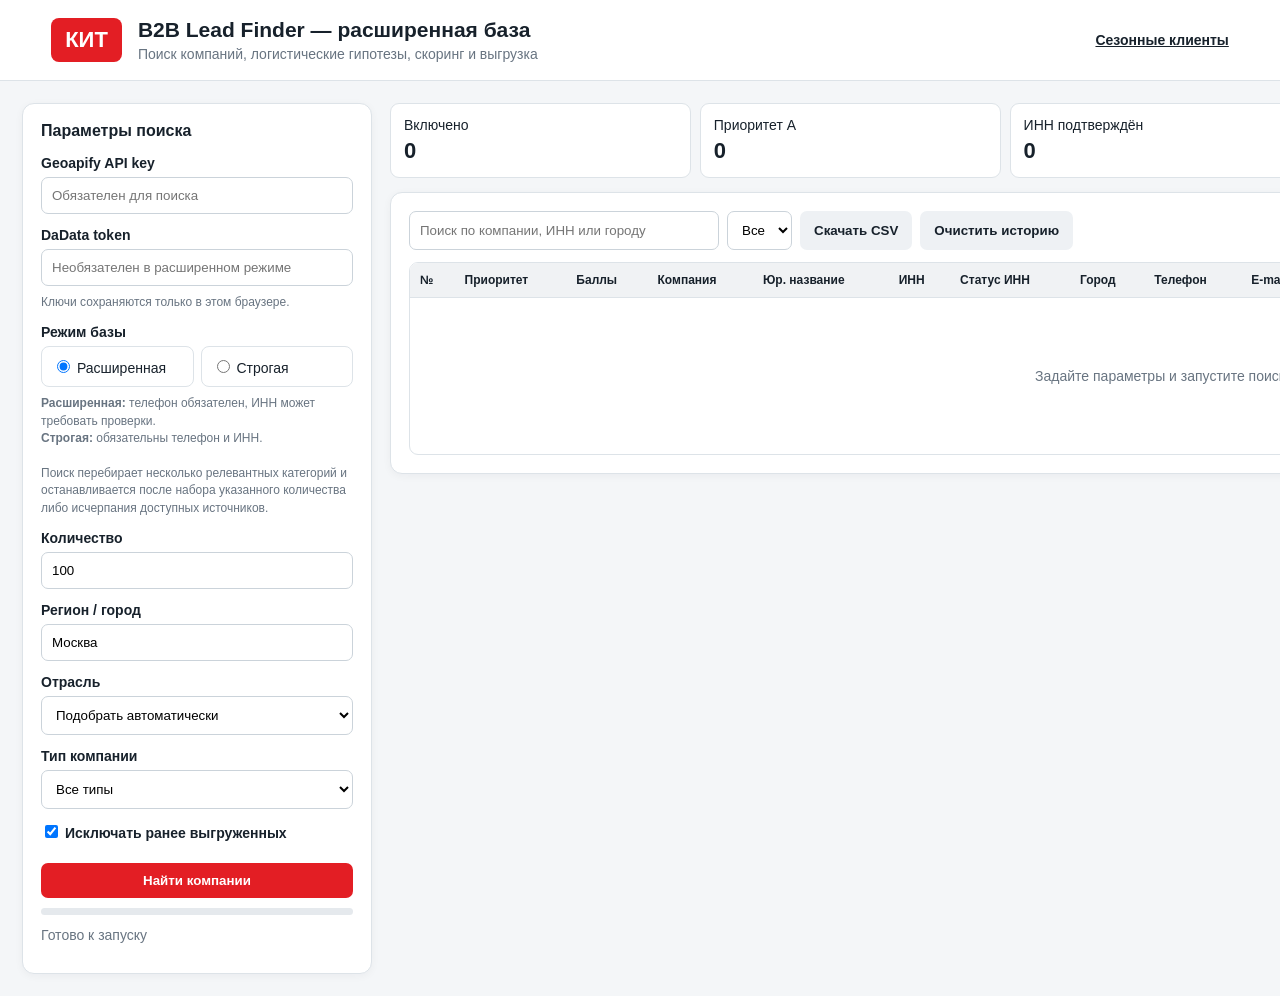
==== commit 0539779c: "Add seasonal lead finder for Russian clusters" ====
--- a/index.html
+++ b/index.html
@@ -7,7 +7,7 @@
 :root{--red:#e31e24;--ink:#17212b;--muted:#687481;--line:#dde3e8;--bg:#f4f6f8;--green:#198754;--amber:#b76e00}*{box-sizing:border-box}body{margin:0;font:14px Arial,sans-serif;color:var(--ink);background:var(--bg)}header{background:#fff;border-bottom:1px solid var(--line);padding:18px 4vw;display:flex;align-items:center;gap:16px}.logo{background:var(--red);color:#fff;font-weight:800;font-size:22px;padding:9px 14px;border-radius:8px}h1{font-size:21px;margin:0}.sub{color:var(--muted);margin-top:4px}.wrap{max-width:1450px;margin:22px auto;padding:0 22px}.grid{display:grid;grid-template-columns:350px 1fr;gap:18px}.card{background:#fff;border:1px solid var(--line);border-radius:12px;padding:18px;box-shadow:0 2px 9px #17212b0b}h2{font-size:16px;margin:0 0 15px}label{display:block;font-weight:700;margin:13px 0 6px}input,select,textarea{width:100%;padding:10px;border:1px solid #cbd3da;border-radius:7px;background:#fff}button{border:0;border-radius:7px;padding:10px 14px;font-weight:700;cursor:pointer}.primary{background:var(--red);color:#fff;width:100%;margin-top:16px}.secondary{background:#eef1f4;color:var(--ink)}.mode{display:grid;grid-template-columns:1fr 1fr;gap:7px}.mode label{font-weight:400;margin:0;padding:10px;border:1px solid var(--line);border-radius:8px}.mode input{width:auto}.note{font-size:12px;color:var(--muted);line-height:1.45;margin-top:8px}.stats{display:grid;grid-template-columns:repeat(5,1fr);gap:9px;margin-bottom:14px}.stat{padding:13px;background:#fff;border:1px solid var(--line);border-radius:9px}.stat b{display:block;font-size:22px;margin-top:5px}.toolbar{display:flex;gap:8px;flex-wrap:wrap;margin-bottom:12px}.toolbar input{max-width:310px}.toolbar select{width:auto}.scroll{overflow:auto;max-height:620px;border:1px solid var(--line);border-radius:9px}table{border-collapse:collapse;width:100%;min-width:1500px;background:#fff}th,td{padding:10px;border-bottom:1px solid var(--line);text-align:left;vertical-align:top}th{position:sticky;top:0;background:#f0f2f4;z-index:2;font-size:12px}.tag{display:inline-block;padding:4px 7px;border-radius:99px;font-weight:700}.A{background:#dff3e7;color:#126b39}.B{background:#fff0cf;color:#8a5700}.C{background:#eee;color:#555}.verified{color:var(--green);font-weight:700}.check{color:var(--amber);font-weight:700}.status{margin:12px 0;color:var(--muted)}.error{color:#b00020;font-weight:700}.progress{height:7px;background:#e5e9ed;border-radius:8px;overflow:hidden;margin-top:10px}.progress i{display:block;height:100%;background:var(--red);width:0}.empty{text-align:center;padding:70px 20px;color:var(--muted)}dialog{border:0;border-radius:12px;max-width:720px;width:92%;padding:22px;box-shadow:0 15px 50px #0004}dialog::backdrop{background:#0006}.detail{display:grid;grid-template-columns:1fr 1fr;gap:10px}.detail div{padding:9px;background:#f5f7f8;border-radius:7px}.detail b{display:block;font-size:12px;color:var(--muted);margin-bottom:4px}@media(max-width:900px){.grid{grid-template-columns:1fr}.stats{grid-template-columns:repeat(2,1fr)}}
 </style>
 </head><body>
-<header><div class="logo">КИТ</div><div><h1>B2B Lead Finder — расширенная база</h1><div class="sub">Поиск компаний, логистические гипотезы, скоринг и выгрузка</div></div></header>
+<header><div class="logo">КИТ</div><div><h1>B2B Lead Finder — расширенная база</h1><div class="sub">Поиск компаний, логистические гипотезы, скоринг и выгрузка</div></div><a href="./seasonal-leads/" style="margin-left:auto;color:inherit;font-weight:700">Сезонные клиенты</a></header>
 <main class="wrap"><div class="grid">
 <aside class="card"><h2>Параметры поиска</h2>
 <label>Geoapify API key</label><input id="geoKey" type="password" placeholder="Обязателен для поиска">
@@ -27,8 +27,8 @@
 </div></main><dialog id="dlg"><h2 id="dTitle"></h2><div id="dBody" class="detail"></div><label>Результат проверки гипотезы</label><select id="hypStatus"><option>Не проверено</option><option>Подтверждено</option><option>Частично подтверждено</option><option>Не подтверждено</option></select><label>Комментарий менеджера</label><textarea id="note" rows="3"></textarea><label>Следующий контакт</label><input id="nextDate" type="date"><div style="display:flex;gap:8px;justify-content:flex-end;margin-top:15px"><button class="secondary" id="copy">Копировать скрипт</button><button class="primary" style="width:auto;margin:0" id="save">Сохранить</button><button class="secondary" id="close">Закрыть</button></div></dialog>
 <script>
 const industries={
-"Подобрать автоматически":["commercial.furniture_and_interior","commercial.vehicle","commercial.houseware_and_hardware","commercial.electronics","commercial.clothing","commercial.health_and_beauty","commercial.baby_goods","commercial.outdoor_and_sport","commercial.pet","commercial.food_and_drink","commercial.garden","commercial.books","commercial.stationery"],
-"Мебель":["commercial.furniture_and_interior"],"Автозапчасти и шины":["commercial.vehicle"],"Строительные материалы":["commercial.houseware_and_hardware"],"Промышленное оборудование":["commercial.houseware_and_hardware.hardware_and_tools","commercial.trade"],"Электроника":["commercial.electronics"],"Одежда и текстиль":["commercial.clothing"],"Товары для дома и интерьер":["commercial.houseware_and_hardware","commercial.furniture_and_interior"],"Косметика и уход":["commercial.health_and_beauty"],"Детские товары":["commercial.baby_goods","commercial.toy_and_game"],"Спортивные товары":["commercial.outdoor_and_sport"],"Товары для животных":["commercial.pet"],"Медицинские изделия":["commercial.health_and_beauty"],"Продукты и напитки":["commercial.food_and_drink"],"Сад и дача":["commercial.garden"],"Книги и канцтовары":["commercial.books","commercial.stationery"],"Обувь и аксессуары":["commercial.clothing"],"Оптовые дистрибьюторы":["commercial.trade","commercial"],"Упаковка и полиграфия":["commercial.stationery","commercial.trade"]};
+"Подобрать автоматически":["commercial.furniture_and_interior","commercial.vehicle","commercial.houseware_and_hardware","commercial.elektronics","commercial.clothing","commercial.health_and_beauty","commercial.baby_goods","commercial.outdoor_and_sport","commercial.pet","commercial.food_and_drink","commercial.garden","commercial.books","commercial.stationery"],
+"Мебель":["commercial.furniture_and_interior"],"Автозапчасти и шины":["commercial.vehicle"],"Строительные материалы":["commercial.houseware_and_hardware"],"Промышленное оборудование":["commercial.houseware_and_hardware.hardware_and_tools","commercial.trade"],"Электроника":["commercial.elektronics"],"Одежда и текстиль":["commercial.clothing"],"Товары для дома и интерьер":["commercial.houseware_and_hardware","commercial.furniture_and_interior"],"Косметика и уход":["commercial.health_and_beauty"],"Детские товары":["commercial.baby_goods","commercial.toy_and_game"],"Спортивные товары":["commercial.outdoor_and_sport"],"Товары для животных":["commercial.pet"],"Медицинские изделия":["commercial.health_and_beauty"],"Продукты и напитки":["commercial.food_and_drink"],"Сад и дача":["commercial.garden"],"Книги и канцтовары":["commercial.books","commercial.stationery"],"Обувь и аксессуары":["commercial.clothing"],"Оптовые дистрибьюторы":["commercial.trade","commercial"],"Упаковка и полиграфия":["commercial.stationery","commercial.trade"]};
 const types=["Все типы","Производители","Интернет-магазины","Оптовые компании","Поставщики маркетплейсов","Импортёры","Компании с филиалами","Дилерские сети","Быстрорастущие компании"];
 const $=id=>document.getElementById(id), state={leads:[],selected:null};
 for(const k of Object.keys(industries)) $('industry').add(new Option(k,k)); for(const k of types) $('companyType').add(new Option(k,k));
@@ -40,7 +40,7 @@
 function getPhone(p){return firstText(p.contact?.phone||p.contact?.phones||p.phone||p.datasource?.raw?.phone||p.datasource?.raw?.contact_phone).trim()}
 function getEmail(p){return firstText(p.contact?.email||p.contact?.emails||p.email||p.datasource?.raw?.email).trim()||'Не найден'}
 function getSite(p){let v=firstText(p.website||p.contact?.website||p.contact?.websites||p.datasource?.raw?.website||p.datasource?.raw?.url).trim();if(!v)return'Не найден';return /^https?:\/\//i.test(v)?v:'https://'+v}
-function uniqueCategories(industry,type){let list=[...(industries[industry]||[])];if(type==='Оптовые компании'||type==='Импортёры')list.push('commercial.trade','commercial');if(type==='Производители')list.push('commercial','industrial');if(type==='Интернет-магазины'||type==='Поставщики маркетплейсов')list.push('commercial');return[...new Set(list)]}
+function uniqueCategories(industry,type){let list=[...(industries[industry]||[])];if(type==='Оптовые компании'||type==='Импортёры')list.push('commercial.trade','commercial');if(type==='Производители'||type==='Интернет-магазины'||type==='Поставщики маркетплейсов')list.push('commercial');return[...new Set(list)]}
 function profile(industry,type){const cargo={"Мебель":"мебель, габаритный или палетный груз","Автозапчасти и шины":"запчасти, шины, палеты","Строительные материалы":"тяжёлый и палетный груз","Промышленное оборудование":"оборудование, комплектующие, возможен негабарит","Электроника":"ценный стандартный груз","Одежда и текстиль":"короба и палеты","Продукты и напитки":"палетный груз; температурность уточнить"}[industry]||'стандартный сборный или палетный груз';const network=['Компании с филиалами','Дилерские сети'].includes(type),imp=type==='Импортёры';return{cargo,geo:imp?'международные поставки и распределение по России':network?'между филиалами и клиентами по России':'межрегиональные отправки по России',service:industry==='Мебель'?'Перевозка мебели и негабарита':industry==='Строительные материалы'?'Палетные и тяжеловесные перевозки':imp?'Международная и межтерминальная перевозка':'Сборные и палетные перевозки'}}
 function updateStats(){$('sAll').textContent=state.leads.length;$('sA').textContent=state.leads.filter(x=>x.priority==='A').length;$('sInn').textContent=state.leads.filter(x=>x.innStatus==='Подтверждён').length;$('sCheck').textContent=state.leads.filter(x=>x.innStatus==='Требует проверки').length;$('sHistory').textContent=history().size}
 function render(){const q=$('filter').value.toLowerCase(),p=$('prio').value,list=state.leads.filter(x=>(p==='Все'||x.priority===p)&&(x.company+' '+x.inn+' '+x.city).toLowerCase().includes(q));$('empty').style.display=list.length?'none':'block';$('rows').innerHTML=list.map((x,i)=>`<tr><td>${i+1}</td><td><span class="tag ${x.priority}">${x.priority}</span></td><td><b>${x.score}</b><br><small>факты ${x.verifiedScore} / гипотезы ${x.hypothesisScore}</small></td><td><b>${esc(x.company)}</b></td><td>${esc(x.legal)}</td><td>${esc(x.inn)}</td><td class="${x.innStatus==='Подтверждён'?'verified':'check'}">${x.innStatus}</td><td>${esc(x.city)}</td><td>${esc(x.phone)}</td><td>${esc(x.email)}</td><td>${x.site==='Не найден'?x.site:`<a href="${esc(x.site)}" target="_blank">Открыть</a>`}</td><td>${esc(x.type)}</td><td>${esc(x.cargo)}</td><td>${esc(x.geo)}</td><td>${esc(x.service)}</td><td><button class="secondary" onclick="openLead(${x.id})">Карточка</button></td></tr>`).join('');updateStats()}
